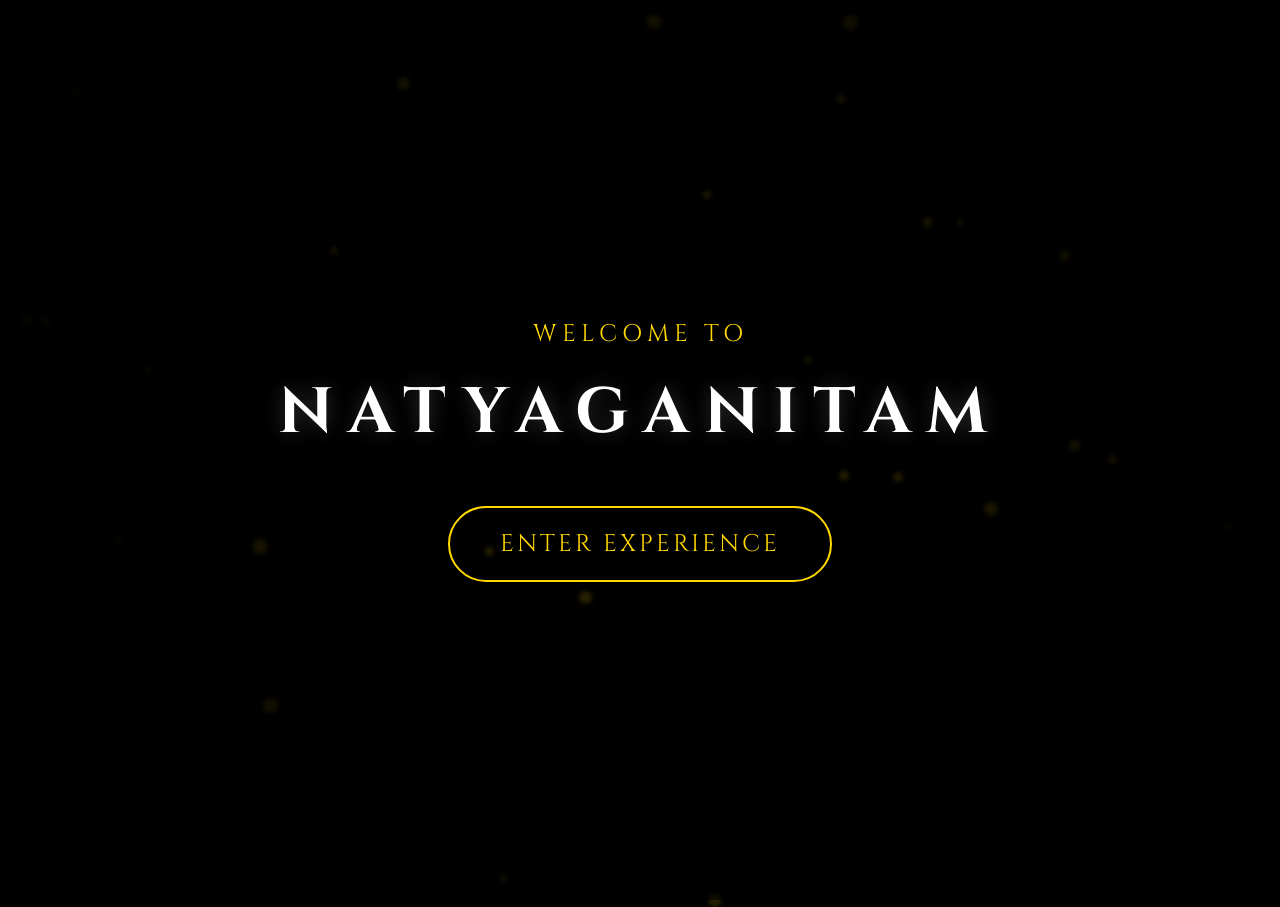
==== experience.html @ 6cc1d601 "Initial commit: Kuchipudi Math project structure and content" ====
<!DOCTYPE html>
<html lang="en">
<head>
    <meta charset="UTF-8">
    <meta name="viewport" content="width=device-width, initial-scale=1.0">
    <title>NatyaGanitha - Enter Experience</title>
    <link href="https://fonts.googleapis.com/css2?family=Cinzel:wght@400;600;700&family=Lora:ital,wght@0,400;0,600;1,400&display=swap" rel="stylesheet">
    <style>
        :root {
            --gold: #FFD700;
            --black: #000000;
            --cinzel: 'Cinzel', serif;
        }

        * { margin: 0; padding: 0; box-sizing: border-box; }

        body {
            background-color: var(--black);
            height: 100vh;
            display: flex;
            justify-content: center;
            align-items: center;
            overflow: hidden;
            font-family: var(--cinzel);
        }

        .experience-container {
            text-align: center;
            z-index: 10;
        }

        .welcome-text {
            color: var(--gold);
            font-size: 1.5rem;
            letter-spacing: 5px;
            margin-bottom: 20px;
            opacity: 0;
            animation: fadeIn 2s forwards;
        }

        .title {
            color: #fff;
            font-size: 4rem;
            text-transform: uppercase;
            letter-spacing: 15px;
            margin-bottom: 50px;
            opacity: 0;
            animation: fadeIn 2s forwards 1s;
            text-shadow: 0 0 20px rgba(255, 255, 255, 0.2);
        }

        .enter-btn {
            background: transparent;
            color: var(--gold);
            border: 2px solid var(--gold);
            padding: 20px 50px;
            font-size: 1.5rem;
            font-family: var(--cinzel);
            text-transform: uppercase;
            letter-spacing: 3px;
            cursor: pointer;
            transition: all 0.5s ease;
            border-radius: 50px;
            opacity: 0;
            animation: fadeIn 2s forwards 2s;
            position: relative;
            overflow: hidden;
        }

        .enter-btn:hover {
            background: var(--gold);
            color: var(--black);
            box-shadow: 0 0 50px var(--gold);
            transform: scale(1.1);
        }

        .bg-video-overlay {
            position: absolute;
            top: 0;
            left: 0;
            width: 100%;
            height: 100%;
            background: radial-gradient(circle, transparent 20%, var(--black) 90%);
            z-index: 1;
        }

        /* Ambient particles for background */
        .ambient-particle {
            position: absolute;
            background: var(--gold);
            border-radius: 50%;
            pointer-events: none;
            opacity: 0.15;
            filter: blur(2px);
        }

        @keyframes fadeIn {
            from { opacity: 0; transform: translateY(20px); }
            to { opacity: 1; transform: translateY(0); }
        }

        @keyframes float {
            0%, 100% { transform: translateY(0) translateX(0); }
            25% { transform: translateY(-50px) translateX(30px); }
            50% { transform: translateY(-20px) translateX(-40px); }
            75% { transform: translateY(-80px) translateX(20px); }
        }
    </style>
</head>
<body>
    <div class="bg-video-overlay"></div>
    <div id="particles"></div>

    <div class="experience-container">
        <p class="welcome-text">WELCOME TO</p>
        <h1 class="title">NATYAGANITAM</h1>
        <button class="enter-btn" onclick="enterSite()">Enter Experience</button>
    </div>

    <script>
        function enterSite() {
            window.location.href = 'index.html';
        }

        // Simple background particles
        function createAmbientParticles() {
            const container = document.getElementById('particles');
            for(let i=0; i<30; i++) {
                const p = document.createElement('div');
                p.className = 'ambient-particle';
                const size = Math.random() * 10 + 5;
                p.style.width = `${size}px`;
                p.style.height = `${size}px`;
                p.style.left = `${Math.random() * 100}%`;
                p.style.top = `${Math.random() * 100}%`;
                p.style.animation = `float ${Math.random() * 10 + 10}s infinite ease-in-out`;
                container.appendChild(p);
            }
        }
        createAmbientParticles();
    </script>
</body>
</html>
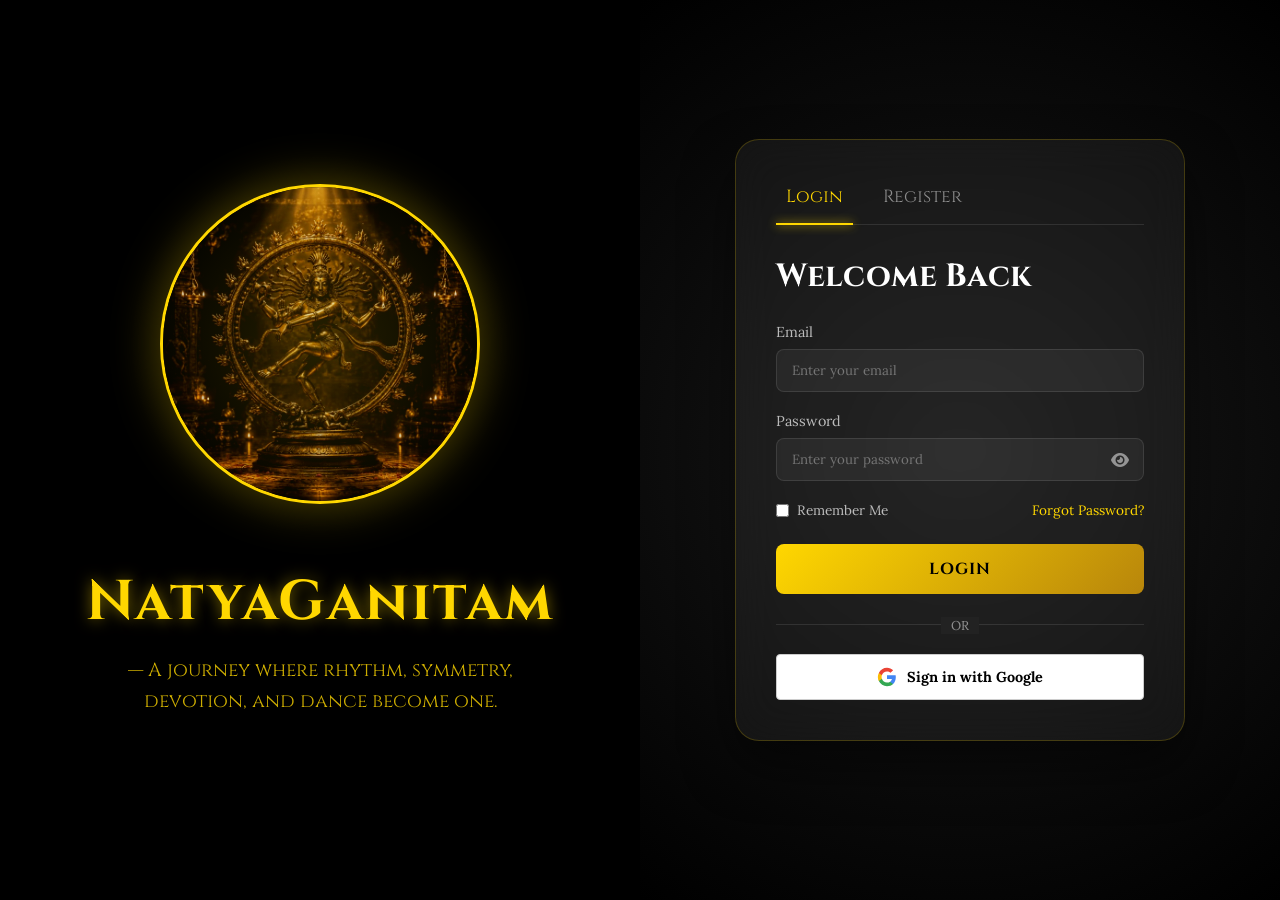
==== commit 41aa6279: "Update website with latest changes" ====
--- a/experience.html
+++ b/experience.html
@@ -2,6 +2,11 @@
 <html lang="en">
 <head>
     <meta charset="UTF-8">
+    <script>
+        if (!sessionStorage.getItem('natyaAuth')) {
+            window.location.replace('login.html');
+        }
+    </script>
     <meta name="viewport" content="width=device-width, initial-scale=1.0">
     <title>NatyaGanitha - Enter Experience</title>
     <link href="https://fonts.googleapis.com/css2?family=Cinzel:wght@400;600;700&family=Lora:ital,wght@0,400;0,600;1,400&display=swap" rel="stylesheet">
@@ -105,6 +110,26 @@
             50% { transform: translateY(-20px) translateX(-40px); }
             75% { transform: translateY(-80px) translateX(20px); }
         }
+
+        /* Responsive */
+        @media (max-width: 768px) {
+            .title       { font-size: 2.8rem; letter-spacing: 8px; }
+            .enter-btn   { padding: 16px 36px; font-size: 1.2rem; }
+            .welcome-text{ font-size: 1.2rem; }
+        }
+        @media (max-width: 480px) {
+            .title        { font-size: 2rem; letter-spacing: 5px; margin-bottom: 30px; }
+            .enter-btn    { padding: 14px 28px; font-size: 1rem; letter-spacing: 2px; border-radius: 30px; }
+            .welcome-text { font-size: 1rem; letter-spacing: 3px; }
+        }
+        @media (max-width: 360px) {
+            .title     { font-size: 1.6rem; letter-spacing: 3px; }
+            .enter-btn { font-size: 0.9rem; padding: 12px 22px; }
+        }
+        @media (hover: none) and (pointer: coarse) {
+            .enter-btn:hover { transform: none; box-shadow: none; }
+            .enter-btn { min-height: 52px; }
+        }
     </style>
 </head>
 <body>
@@ -119,6 +144,8 @@
 
     <script>
         function enterSite() {
+            // Ensure auth flag is set before entering main site
+            sessionStorage.setItem('natyaAuth', 'true');
             window.location.href = 'index.html';
         }
 
